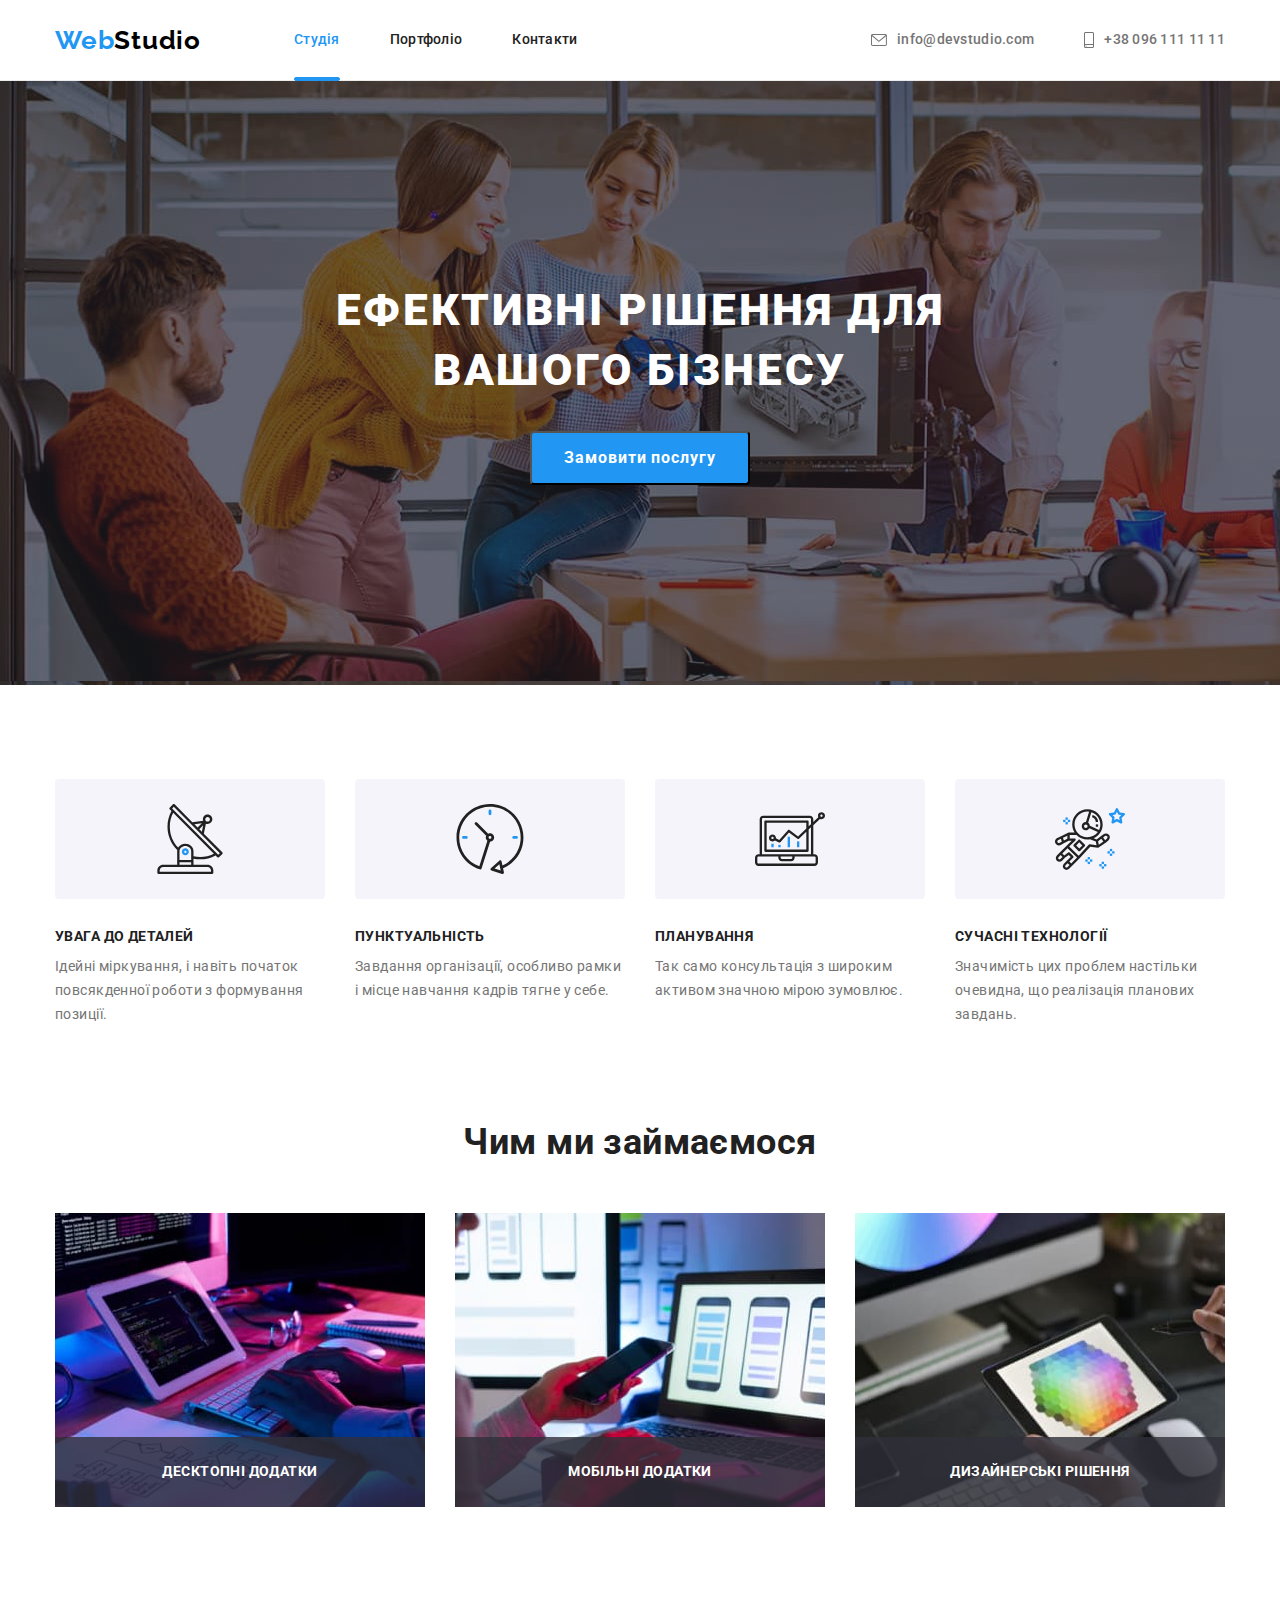
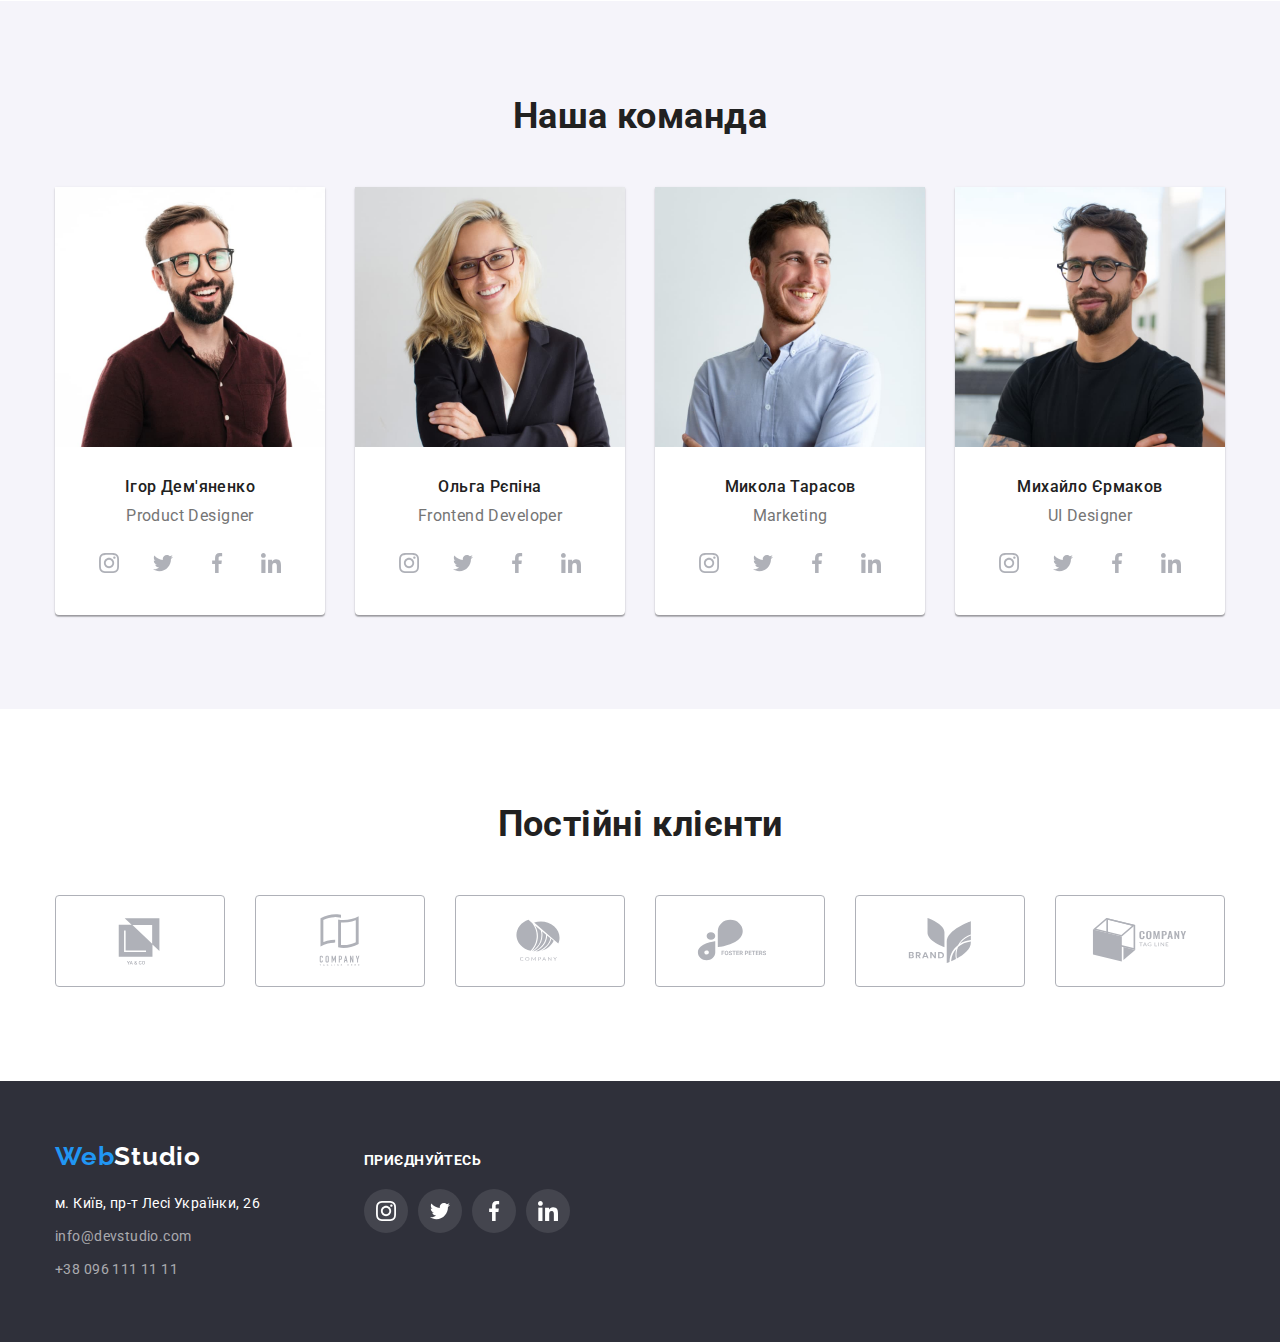
==== index.html @ c42c430f "add files from homework 05" ====
<!DOCTYPE html>
<html lang="uk">
  <head>
    <meta charset="UTF-8" />
    <meta http-equiv="X-UA-Compatible" content="IE=edge" />
    <meta name="viewport" content="width=device-width, initial-scale=1.0" />
    <title>Студія</title>
    <link
      rel="stylesheet"
      href="https://cdnjs.cloudflare.com/ajax/libs/modern-normalize/1.1.0/modern-normalize.css"
      integrity="sha512-Y0MM+V6ymRKN2zStTqzQ227DWhhp4Mzdo6gnlRnuaNCbc+YN/ZH0sBCLTM4M0oSy9c9VKiCvd4Jk44aCLrNS5Q=="
      crossorigin="anonymous"
      referrerpolicy="no-referrer"
    />
    <link rel="preconnect" href="https://fonts.googleapis.com" />
    <link rel="preconnect" href="https://fonts.gstatic.com" crossorigin />
    <link
      href="https://fonts.googleapis.com/css2?family=Raleway:wght@700&family=Roboto:wght@400;500;700;900&display=swap"
      rel="stylesheet"
    />
    <link rel="stylesheet" href="./css/styles.css" />
  </head>
  <body>
    <!-- Header -->
    <header class="header">
      <div class="container">
        <nav class="nav header-flex-item">
          <a href="./index.html" class="logo header-flex-item"
            >Web<span class="logo-header">Studio</span></a
          >
          <ul class="nav-list list">
            <li class="nav-list-item">
              <a href="./index.html" class="link current">Студія</a>
            </li>
            <li class="nav-list-item">
              <a href="./portfolio.html" class="link">Портфоліо</a>
            </li>
            <li class="nav-list-item"><a href="" class="link">Контакти</a></li>
          </ul>
        </nav>
        <ul class="contact-list list header-flex-item">
          <li class="contact-list-item">
            <a href="mailto:info@devstudio.com" class="link">
              <svg width="16" height="12" class="icon-contact">
                <use href="./images/symbol-defs.svg#icon-envelope"></use>
              </svg>
              info@devstudio.com</a
            >
          </li>
          <li class="contact-list-item">
            <a href="tel:+380961111111" class="link">
              <svg width="10" height="16" class="icon-contact">
                <use href="./images/symbol-defs.svg#icon-smartphone"></use>
              </svg>
              +38 096 111 11 11</a
            >
          </li>
        </ul>
      </div>
    </header>
    <!-- Main content -->
    <main>
      <!-- Hero -->
      <section class="hero section">
        <div class="container">
          <h1 class="hero-title">Ефективні рішення для вашого бізнесу</h1>
          <button type="button" class="button-order" data-modal-open>
            Замовити послугу
          </button>
        </div>
      </section>
      <!-- Speciality -->
      <section class="speciality section">
        <div class="container">
          <h2 hidden class="speciality-title">Особливості</h2>
          <ul class="speciality-list list">
            <li class="speciality-item">
              <div class="icon-flex">
                <svg class="speciality-icon" width="70" height="70">
                  <use href="./images/symbol-defs.svg#icon-antenna"></use>
                </svg>
              </div>
              <h3 class="speciality-list-title title">УВАГА ДО ДЕТАЛЕЙ</h3>
              <p class="speciality-description">
                Ідейні міркування, і навіть початок повсякденної роботи з
                формування позиції.
              </p>
            </li>
            <li class="speciality-item">
              <div class="icon-flex">
                <svg width="70" height="70">
                  <use href="./images/symbol-defs.svg#icon-clock"></use>
                </svg>
              </div>
              <h3 class="speciality-list-title title">ПУНКТУАЛЬНІСТЬ</h3>
              <p class="speciality-description">
                Завдання організації, особливо рамки і місце навчання кадрів
                тягне у себе.
              </p>
            </li>
            <li class="speciality-item">
              <div class="icon-flex">
                <svg width="70" height="70">
                  <use href="./images/symbol-defs.svg#icon-diagram"></use>
                </svg>
              </div>
              <h3 class="speciality-list-title title">ПЛАНУВАННЯ</h3>
              <p class="speciality-description">
                Так само консультація з широким активом значною мірою зумовлює.
              </p>
            </li>
            <li class="speciality-item">
              <div class="icon-flex">
                <svg width="70" height="70">
                  <use href="./images/symbol-defs.svg#icon-astronaut"></use>
                </svg>
              </div>
              <h3 class="speciality-list-title title">СУЧАСНІ ТЕХНОЛОГІЇ</h3>
              <p class="speciality-description">
                Значимість цих проблем настільки очевидна, що реалізація
                планових завдань.
              </p>
            </li>
          </ul>
        </div>
      </section>
      <!-- What we do-->
      <section class="what-we-do section">
        <div class="container">
          <h2 class="wwd-title title">Чим ми займаємося</h2>
          <ul class="wwd-list list">
            <li class="wwd-item">
              <div class="wrapper">
                <img
                  class="no-gap"
                  src="./images/box1.jpeg"
                  alt="руки програміста, який працює за комп'ютером та планшето одночасно"
                  width="370"
                />
                <div class="wwd-description-thumb">
                  <p class="wwd-description">Десктопні додатки</p>
                </div>
              </div>
            </li>
            <li class="wwd-item">
              <div class="wrapper">
                <img
                  class="no-gap"
                  src="./images/box2.jpeg"
                  alt="дизайнер працює над інтерфейсом мобільних телефонів"
                  width="370"
                />
                <div class="wwd-description-thumb">
                  <p class="wwd-description">Мобільні додатки</p>
                </div>
              </div>
            </li>
            <li class="wwd-item">
              <div class="wrapper">
                <img
                  class="no-gap"
                  src="./images/box3.jpeg"
                  alt="дизайнер із робочим графічним планшетом із вибором кольорів"
                  width="370"
                />
                <div class="wwd-description-thumb">
                  <p class="wwd-description">Дизайнерські рішення</p>
                </div>
              </div>
            </li>
          </ul>
        </div>
      </section>
      <!-- Our team-->
      <section class="team section">
        <div class="container">
          <h2 class="team-title title">Наша команда</h2>
          <ul class="team-list list">
            <li class="team-member">
              <img
                class="no-gap"
                src="./images/img1.jpeg"
                alt="усміхнений темноволосий молодий чоловік з бородою в бордовій сорочці та окулярах"
                width="270"
              />
              <div class="team-member-description">
                <h3 class="team-member-name title">Ігор Дем'яненко</h3>
                <p lang="en" class="team-member-job">Product Designer</p>
                <ul class="social-link-list list">
                  <li class="social-link-item item">
                    <a class="social-link link" href=""
                      ><svg class="social-link-icon" width="20" height="20">
                        <use
                          href="./images/symbol-defs.svg#icon-instagram"
                        ></use>
                      </svg>
                    </a>
                  </li>
                  <li class="social-link-item item">
                    <a class="social-link link" href=""
                      ><svg class="social-link-icon" width="20" height="20">
                        <use href="./images/symbol-defs.svg#icon-twitter"></use>
                      </svg>
                    </a>
                  </li>
                  <li class="social-link-item item">
                    <a class="social-link link" href=""
                      ><svg class="social-link-icon" width="20" height="20">
                        <use
                          href="./images/symbol-defs.svg#icon-facebook"
                        ></use>
                      </svg>
                    </a>
                  </li>
                  <li class="social-link-item item">
                    <a class="social-link link" href=""
                      ><svg class="social-link-icon" width="20" height="20">
                        <use
                          href="./images/symbol-defs.svg#icon-linkedin"
                        ></use>
                      </svg>
                    </a>
                  </li>
                </ul>
              </div>
            </li>
            <li class="team-member">
              <img
                class="no-gap"
                src="./images/img2.jpeg"
                alt="усміхнена молода світловолоса дівчина в чорному піджаці та окулярах"
                width="270"
              />
              <div class="team-member-description">
                <h3 class="team-member-name title">Ольга Рєпіна</h3>
                <p lang="en" class="team-member-job">Frontend Developer</p>
                <ul class="social-link-list list">
                  <li class="social-link-item item">
                    <a class="social-link link" href=""
                      ><svg class="social-link-icon" width="20" height="20">
                        <use
                          href="./images/symbol-defs.svg#icon-instagram"
                        ></use>
                      </svg>
                    </a>
                  </li>
                  <li class="social-link-item item">
                    <a class="social-link link" href=""
                      ><svg class="social-link-icon" width="20" height="20">
                        <use href="./images/symbol-defs.svg#icon-twitter"></use>
                      </svg>
                    </a>
                  </li>
                  <li class="social-link-item item">
                    <a class="social-link link" href=""
                      ><svg class="social-link-icon" width="20" height="20">
                        <use
                          href="./images/symbol-defs.svg#icon-facebook"
                        ></use>
                      </svg>
                    </a>
                  </li>
                  <li class="social-link-item item">
                    <a class="social-link link" href=""
                      ><svg class="social-link-icon" width="20" height="20">
                        <use
                          href="./images/symbol-defs.svg#icon-linkedin"
                        ></use>
                      </svg>
                    </a>
                  </li>
                </ul>
              </div>
            </li>
            <li class="team-member">
              <img
                class="no-gap"
                src="./images/img3.jpeg"
                alt="усміхнений молодий чоловік в блакитній сорочці"
                width="270"
              />
              <div class="team-member-description">
                <h3 class="team-member-name title">Микола Тарасов</h3>
                <p lang="en" class="team-member-job">Marketing</p>
                <ul class="social-link-list list">
                  <li class="social-link-item item">
                    <a class="social-link link" href=""
                      ><svg class="social-link-icon" width="20" height="20">
                        <use
                          href="./images/symbol-defs.svg#icon-instagram"
                        ></use>
                      </svg>
                    </a>
                  </li>
                  <li class="social-link-item item">
                    <a class="social-link link" href=""
                      ><svg class="social-link-icon" width="20" height="20">
                        <use href="./images/symbol-defs.svg#icon-twitter"></use>
                      </svg>
                    </a>
                  </li>
                  <li class="social-link-item item">
                    <a class="social-link link" href=""
                      ><svg class="social-link-icon" width="20" height="20">
                        <use
                          href="./images/symbol-defs.svg#icon-facebook"
                        ></use>
                      </svg>
                    </a>
                  </li>
                  <li class="social-link-item item">
                    <a class="social-link link" href=""
                      ><svg class="social-link-icon" width="20" height="20">
                        <use
                          href="./images/symbol-defs.svg#icon-linkedin"
                        ></use>
                      </svg>
                    </a>
                  </li>
                </ul>
              </div>
            </li>
            <li class="team-member">
              <img
                class="no-gap"
                src="./images/img4.jpeg"
                alt="темноволосий молодий чоловік з бородою в чорній футболці та окулярах"
                width="270"
              />
              <div class="team-member-description">
                <h3 class="team-member-name title">Михайло Єрмаков</h3>
                <p lang="en" class="team-member-job">UI Designer</p>
                <ul class="social-link-list list">
                  <li class="social-link-item item">
                    <a class="social-link link" href=""
                      ><svg class="social-link-icon" width="20" height="20">
                        <use
                          href="./images/symbol-defs.svg#icon-instagram"
                        ></use>
                      </svg>
                    </a>
                  </li>
                  <li class="social-link-item item">
                    <a class="social-link link" href=""
                      ><svg class="social-link-icon" width="20" height="20">
                        <use href="./images/symbol-defs.svg#icon-twitter"></use>
                      </svg>
                    </a>
                  </li>
                  <li class="social-link-item item">
                    <a class="social-link link" href=""
                      ><svg class="social-link-icon" width="20" height="20">
                        <use
                          href="./images/symbol-defs.svg#icon-facebook"
                        ></use>
                      </svg>
                    </a>
                  </li>
                  <li class="social-link-item item">
                    <a class="social-link link" href=""
                      ><svg class="social-link-icon" width="20" height="20">
                        <use
                          href="./images/symbol-defs.svg#icon-linkedin"
                        ></use>
                      </svg>
                    </a>
                  </li>
                </ul>
              </div>
            </li>
          </ul>
        </div>
      </section>
      <!-- Постійні клієнти -->
      <section class="clients section">
        <div class="container">
          <h2 class="clients-title title">Постійні клієнти</h2>
          <ul class="clients-list list">
            <li class="clients-item">
              <a href="#" class="clients-link link">
                <svg class="clients-icon" width="106" height="60">
                  <use href="./images/symbol-defs.svg#icon-client1"></use>
                </svg>
              </a>
            </li>
            <li class="clients-item">
              <a href="#" class="clients-link link">
                <svg class="clients-icon" width="106" height="60">
                  <use href="./images/symbol-defs.svg#icon-client2"></use>
                </svg>
              </a>
            </li>
            <li class="clients-item">
              <a href="#" class="clients-link link">
                <svg class="clients-icon" width="106" height="60">
                  <use href="./images/symbol-defs.svg#icon-client3"></use>
                </svg>
              </a>
            </li>
            <li class="clients-item">
              <a href="#" class="clients-link link">
                <svg class="clients-icon" width="106" height="60">
                  <use href="./images/symbol-defs.svg#icon-client4"></use>
                </svg>
              </a>
            </li>
            <li class="clients-item">
              <a href="#" class="clients-link link">
                <svg class="clients-icon" width="106" height="60">
                  <use href="./images/symbol-defs.svg#icon-client5"></use>
                </svg>
              </a>
            </li>
            <li class="clients-item">
              <a href="#" class="clients-link link">
                <svg class="clients-icon" width="106" height="60">
                  <use href="./images/symbol-defs.svg#icon-client6"></use>
                </svg>
              </a>
            </li>
          </ul>
        </div>
      </section>
    </main>
    <!-- Footer -->
    <footer class="footer">
      <div class="container">
        <div class="wrapper">
          <div class="flex-box-address">
            <a href="./index.html" class="logo"
              >Web<span class="logo-footer">Studio</span></a
            >
            <address class="address">
              <ul class="address-list list">
                <li class="address-item">
                  <a href="https://goo.gl/maps/CPtrU1FHBa2aNyZL9" class="link"
                    >м. Київ, пр-т Лесі Українки, 26</a
                  >
                </li>
                <li class="contact-list-item footer-contact-list-item">
                  <a href="mailto:info@devstudio.com" class="link"
                    >info@devstudio.com</a
                  >
                </li>
                <li class="contact-list-item footer-contact-list-item">
                  <a href="tel:+380961111111" class="link">+38 096 111 11 11</a>
                </li>
              </ul>
            </address>
          </div>
          <div class="flex-box-social">
            <p class="social-link-suptitle">приєднуйтесь</p>
            <ul class="social-link-list list">
              <li class="social-link-item item">
                <a class="social-link link" href=""
                  ><svg class="social-link-icon" width="20" height="20">
                    <use href="./images/symbol-defs.svg#icon-instagram"></use>
                  </svg>
                </a>
              </li>
              <li class="social-link-item item">
                <a class="social-link link" href=""
                  ><svg class="social-link-icon" width="20" height="20">
                    <use href="./images/symbol-defs.svg#icon-twitter"></use>
                  </svg>
                </a>
              </li>
              <li class="social-link-item item">
                <a class="social-link link" href=""
                  ><svg class="social-link-icon" width="20" height="20">
                    <use href="./images/symbol-defs.svg#icon-facebook"></use>
                  </svg>
                </a>
              </li>
              <li class="social-link-item item">
                <a class="social-link link" href=""
                  ><svg class="social-link-icon" width="20" height="20">
                    <use href="./images/symbol-defs.svg#icon-linkedin"></use>
                  </svg>
                </a>
              </li>
            </ul>
          </div>
        </div>
      </div>
    </footer>
    <div class="backdrop is-hidden" data-modal>
      <div class="modal">
        <button class="close-modal-btn" type="button" data-modal-close>
          <svg class="icon-close-modal-btn" width="18" height="18">
            <use href="./images/symbol-defs.svg#icon-close-modal-btn"></use>
          </svg>
        </button>
      </div>
    </div>
    <script src="./js/modal.js"></script>
  </body>
</html>
---- css/styles.css ----
:root {
  --bg-primary-color: #f5f5f5;
  --bg-secondary-color: #f5f4fa;
  --bg-tertiary-color: #ffffff;
  --bg-hero-color: #2f303a;
  --bg-footer-color: #2f303a;
  --bg-button-primary-color: #f5f4fa;
  --bg-button-secondary-color: #2196f3;
  --bg-hover-color: #2196f3;

  --text-primary-color: #757575;
  --text-secondary-color: #212121;
  --text-hover-color: #2196f3;
  --text-tertiary-color: #ffffff;
  --text-contacts-color: rgba(255, 255, 255, 0.6);

  --logo-primary-color: #2196f3;
  --logo-header-color: #000000;
  --logo-footer-color: #ffffff;

  --main-font: "Roboto", sans-serif;
  --font-secondary: "Raleway", sans-serif;

  --transition-dur-and-func: 250ms cubic-bezier(0.4, 0, 0.2, 1);
}
h1,
h2,
h3,
p,
ul {
  margin-top: 0;
  margin-right: 0;
  margin-bottom: 0;
  margin-left: 0;
}
ul {
  padding-left: 0;
}
.container {
  width: 1200px;
  padding-left: 15px;
  padding-right: 15px;
  margin-left: auto;
  margin-right: auto;
}
body {
  font-family: var(--main-font);
  font-style: normal;
  font-weight: 400;
  font-size: 14px;
  line-height: 1.71;
  letter-spacing: 0.03em;
  background-color: var(--bg-tertiary-color);
  color: var(--text-primary-color);
}
/* Main Studio */
.section {
  padding-top: 94px;
  padding-bottom: 94px;
}
.section:nth-child(2) {
  padding-bottom: 0;
}
/* Header */

.nav-list {
  display: block;
}
.header {
  border-bottom: 1px solid #ececec;
}

.nav,
.contact-list,
.header .container,
.nav-list {
  display: flex;
  align-items: center;
}
.header-flex-item:last-child {
  margin-left: auto;
}
/* Logo` */
.header .link {
  display: flex;
  align-items: center;
  justify-content: center;
  padding: 32px 0;
  font-weight: 500;
  line-height: 1.14;
  letter-spacing: 0.02em;

  transition: color var(--transition-dur-and-func);
}
.link,
.logo,
.project-item-link {
  display: block;
  color: inherit;
  text-decoration: none;
}
.project-item-link {
  transition: box-shadow var(--transition-dur-and-func);
}
.project-item-link:hover,
.project-item-link:focus {
  box-shadow: 0px 1px 1px rgba(0, 0, 0, 0.12), 0px 4px 4px rgba(0, 0, 0, 0.06),
    1px 4px 6px rgba(0, 0, 0, 0.16);
}
.list {
  list-style: none;
}
.logo {
  font-family: var(--font-secondary);
  font-weight: 700;
  color: var(--logo-primary-color);
  font-size: 26px;
  line-height: 1.19;
  letter-spacing: 0.03em;
  margin-right: 93px;
}
.logo-header {
  color: var(--logo-header-color);
}
.logo-footer {
  color: var(--logo-footer-color);
}
.footer .logo {
  margin-bottom: 20px;
}
/* Navigation */
.nav-list-item:not(:last-child),
.contact-list > .contact-list-item:not(:last-child) {
  margin-right: 50px;
}
.contact-list {
  margin-left: auto;
}
.icon-contact {
  margin-right: 10px;
  display: flex;
  align-items: center;
  justify-content: center;
  background-size: cover;
  fill: currentColor;
}
.contact-link .link {
  display: flex;
  align-items: center;
}
.nav-list,
.title {
  color: var(--text-secondary-color);
}
.current {
  color: var(--text-hover-color);
  position: relative;
}
.current::after {
  content: "";
  position: absolute;
  bottom: 0;
  left: 0;
  display: flex;
  background: #2196f3;
  border-radius: 2px;
  border: 1px solid #2196f3;
  width: 100%;
  height: 4px;
  transform: translateY(1px);
}
/* Hero */
.hero {
  background-image: linear-gradient(
      rgba(47, 48, 58, 0.4),
      rgba(47, 48, 58, 0.4)
    ),
    url(../images/hero.jpg);
  background-color: var(--bg-hero-color);
  text-align: center;
  padding: 200px 0;
  max-width: 1600px;
}
.hero-title {
  display: block;
  margin: 0 auto 30px;
  color: var(--text-tertiary-color);
  font-weight: 900;
  font-size: 44px;
  line-height: 1.36;
  text-align: center;
  align-items: center;
  letter-spacing: 0.06em;
  text-transform: uppercase;
  width: 696px;
}
.button-order {
  display: inline-block;
  background-color: var(--bg-button-secondary-color);
  color: var(--text-tertiary-color);
  font-weight: 700;
  font-size: 16px;
  line-height: 1.88;
  align-items: center;
  text-align: center;
  letter-spacing: 0.06em;
  cursor: pointer;
  padding: 10px 32px;
  border-radius: 4px;
  transition: background-color var(--transition-dur-and-func);
}
.button-order:hover,
.button-order:focus {
  background-color: #188ce8;
}
/* Speciality */
.speciality-list {
  display: flex;
}
.speciality-item {
  width: 270px;
}
.speciality-item:not(:last-child) {
  margin-right: 30px;
}
.icon-flex {
  display: flex;
  align-items: center;
  justify-content: center;
  width: 270px;
  height: 120px;
  background: #f5f4fa;
  border-radius: 4px;
  margin-bottom: 30px;
}
.speciality .title {
  font-size: 14px;
}
.speciality-list-title {
  font-weight: 700;
  line-height: 1.14;
  text-transform: uppercase;
  margin-bottom: 10px;
}
/* What we do */
.wwd-title,
.team-title,
.clients-title {
  font-weight: 700;
  font-size: 36px;
  line-height: 1.17;
  text-align: center;
}
.wwd-title {
  margin-bottom: 50px;
}
.wwd-list {
  display: flex;
  justify-content: space-between;
}
.wwd-item:not(:last-child) {
  margin-right: 30px;
}
img {
  display: block;
  max-width: 100%;
  height: auto;
}
.wrapper {
  position: relative;
}
.wwd-description {
  font-weight: 700;
  line-height: 1.14;
  text-align: center;
  text-transform: uppercase;

  color: #ffffff;
}
.wwd-description-thumb {
  display: flex;
  align-items: center;
  justify-content: center;
  position: absolute;
  left: 0;
  bottom: 0;
  background-color: rgba(47, 48, 58, 0.8);
  width: 100%;
  height: 70px;
  padding: 27px auto;
}
/* Our team */
.team {
  padding-top: 94px;
  padding-bottom: 94px;
  background-color: var(--bg-secondary-color);
}
.team-title {
  margin-bottom: 50px;
}
.team-list {
  display: flex;
}
.team-member {
  background-color: var(--bg-tertiary-color);
  width: 270px;
  box-shadow: 0px 1px 3px rgba(0, 0, 0, 0.12), 0px 1px 1px rgba(0, 0, 0, 0.14),
    0px 2px 1px rgba(0, 0, 0, 0.2);
  border-radius: 0px 0px 4px 4px;
}
.team-member:not(:last-child) {
  margin-right: 30px;
}
.team-member-description {
  padding: 30px 0;
}
.team-member-name {
  margin-bottom: 10px;
  font-weight: 500;
  font-size: 16px;
  line-height: 1.19;
  text-align: center;
}
.team-member-job {
  font-size: 16px;
  line-height: 1.19;
  text-align: center;
  margin-bottom: 16px;
}
.social-link {
  display: flex;
  align-items: center;
  justify-content: center;
  width: 44px;
  height: 44px;
  border-radius: 50%;
  gap: 10px;
  transition: background-color var(--transition-dur-and-func),
    color var(--transition-dur-and-func);
}
.footer .social-link {
  background-color: rgba(255, 255, 255, 0.1);
}
.social-link:hover {
  background-color: var(--bg-hover-color);
  border-radius: 50%;
}
.social-link:hover .social-link-icon {
  fill: var(--text-tertiary-color);
}
.social-link-item .social-link:focus {
  background-color: var(--bg-hover-color);
}
.social-link:focus .social-link-icon {
  fill: var(--text-tertiary-color);
}
.team-member .social-link-icon {
  fill: #afb1b8;
  transition: fill var(--transition-dur-and-func);
}
.social-link-item:hover .social-link-icon,
.social-link-item:focus .social-link-icon {
  fill: #ffffff;
}
.social-link-list {
  display: flex;
  gap: 10px;
  justify-content: center;
}
/* Clients */
.clients-title {
  margin-bottom: 50px;
}
.clients-list {
  display: flex;
  align-items: center;
  gap: 30px;
}
.clients-item {
  display: flex;
  align-items: center;
  justify-content: center;
  width: 170px;
  height: 92px;
}
.clients-link.link {
  display: flex;
  justify-content: center;
  align-items: center;
  width: 170px;
  height: 92px;
  cursor: pointer;
  border: 1px solid#AFB1B8;
  border-radius: 4px;
  transition: border-color var(--transition-dur-and-func),
    color var(--transition-dur-and-func);
}
.clients-icon {
  display: flex;
  align-items: center;
  justify-content: center;
  fill: #afb1b8;
  transition: fill var(--transition-dur-and-func);
}
.clients-link:hover,
.clients-link:focus {
  border-color: #2196f3;
}
.clients-link:hover .clients-icon {
  fill: var(--bg-hover-color);
}
.clients-link:focus .clients-icon {
  fill: var(--bg-hover-color);
}
/* Main Portfolio */
/* Filters */
.filters {
  display: flex;
  justify-content: center;
  margin-bottom: 50px;
}
.filter {
  background-color: var(--bg-button-primary-color);
  color: var(--text-secondary-color);
  font-weight: 500;
  font-size: 16px;
  line-height: 1.62;
  text-align: center;
  cursor: pointer;
  padding: 6px 22px;
  border: transparent;
  border-radius: 4px;
  transition: color var(--transition-dur-and-func),
    background-color var(--transition-dur-and-func),
    box-shadow var(--transition-dur-and-func);
}
.filter:hover,
.filter:focus {
  box-shadow: 0px 3px 1px rgba(0, 0, 0, 0.1), 0px 1px 2px rgba(0, 0, 0, 0.08),
    0px 2px 2px rgba(0, 0, 0, 0.12);
}
.filter-item:not(:last-child) {
  margin-right: 8px;
}
.filter:hover,
.filter:focus {
  background-color: var(--bg-hover-color);
  color: var(--text-tertiary-color);
}
/* Projects */
.project-list {
  display: flex;
  flex-wrap: wrap;
}
.project-item {
  background-color: var(--bg-tertiary-color);
  width: 370px;
}
.project-item:not(:nth-child(3n)) {
  margin-right: 30px;
}
.project-item:not(:nth-last-child(-n + 3)) {
  margin-bottom: 30px;
}
.project-list .title {
  font-weight: 700;
  font-size: 18px;
  line-height: 2;
  letter-spacing: 0.06em;
  margin-bottom: 4px;
}
.project-example {
  font-size: 16px;
  line-height: 1.88;
}
.project-description {
  padding: 20px 24px;
  border: 1px solid #eeeeee;
  border-top: none;
}
.project-overlay-description {
  display: flex;
  align-items: center;
  justify-content: center;
  position: absolute;
  top: 0;
  left: 0;
  padding: 63px 24px;

  background: rgba(33, 150, 243, 0.9);
  width: 100%;
  height: 100%;

  font-size: 18px;
  line-height: 1.56;

  letter-spacing: 0.03em;

  color: var(--text-tertiary-color);

  transform: translateY(101%);

  transition: transform var(--transition-dur-and-func);
}
.project-item-link:hover .project-overlay-description,
.project-item-link:focus .project-overlay-description {
  transform: translateY(0%);
}
.overlay-thumb {
  display: flex;
  align-items: center;
  justify-content: center;
  position: relative;
  top: 0;
  left: 0;
  overflow: hidden;
}

/* Footer */
.footer {
  background-color: var(--bg-footer-color);
  padding-top: 60px;
  padding-bottom: 60px;
}
.address {
  font-style: normal;
}
.address .contact-list-item:not(:last-child),
.address-item {
  margin-bottom: 9px;
}
.address-item .link {
  display: inline-flex;
  color: var(--text-tertiary-color);
  transition: color var(--transition-dur-and-func);
}
.footer-contact-list-item .link {
  display: inline-flex;
  color: var(--text-contacts-color);
  transition: color var(--transition-dur-and-func);
}
.wrapper {
  display: flex;
  align-items: baseline;
}
.flex-box-address {
  margin-right: 70px;
}
.social-link-suptitle {
  font-weight: 700;
  line-height: 1.14;
  text-transform: uppercase;
  color: var(--text-tertiary-color);
  margin-bottom: 20px;
}
.social-link-icon {
  fill: var(--text-tertiary-color);
}

/* Hover */
.link:hover {
  color: var(--text-hover-color);
}
/* Focus */
.link:focus {
  color: var(--text-hover-color);
}

/* Modal */
.backdrop {
  position: fixed;
  width: 100%;
  height: 100%;
  left: 0;
  top: 0;
  background-color: rgba(0, 0, 0, 0.2);
  opacity: 1;
  transition: opacity var(--transition-dur-and-func),
    visibility var(--transition-dur-and-func);
}
.modal {
  position: absolute;
  left: 50%;
  top: 50%;
  transform: translate(-50%, -50%);
  background-color: #ffffff;
  width: 528px;
  height: 581px;
}
.close-modal-btn {
  display: flex;
  padding: 0;
  align-items: center;
  justify-content: center;
  position: absolute;
  right: 14px;
  top: 14px;
  border-radius: 50%;
  width: 30px;
  height: 30px;
  background-color: #ffffff;
  border: 1px solid rgba(0, 0, 0, 0.1);
  cursor: pointer;
}
.icon-close-modal-btn {
  fill: #000000;
}
.is-hidden {
  visibility: hidden;
  opacity: 0;
  pointer-events: none;
}
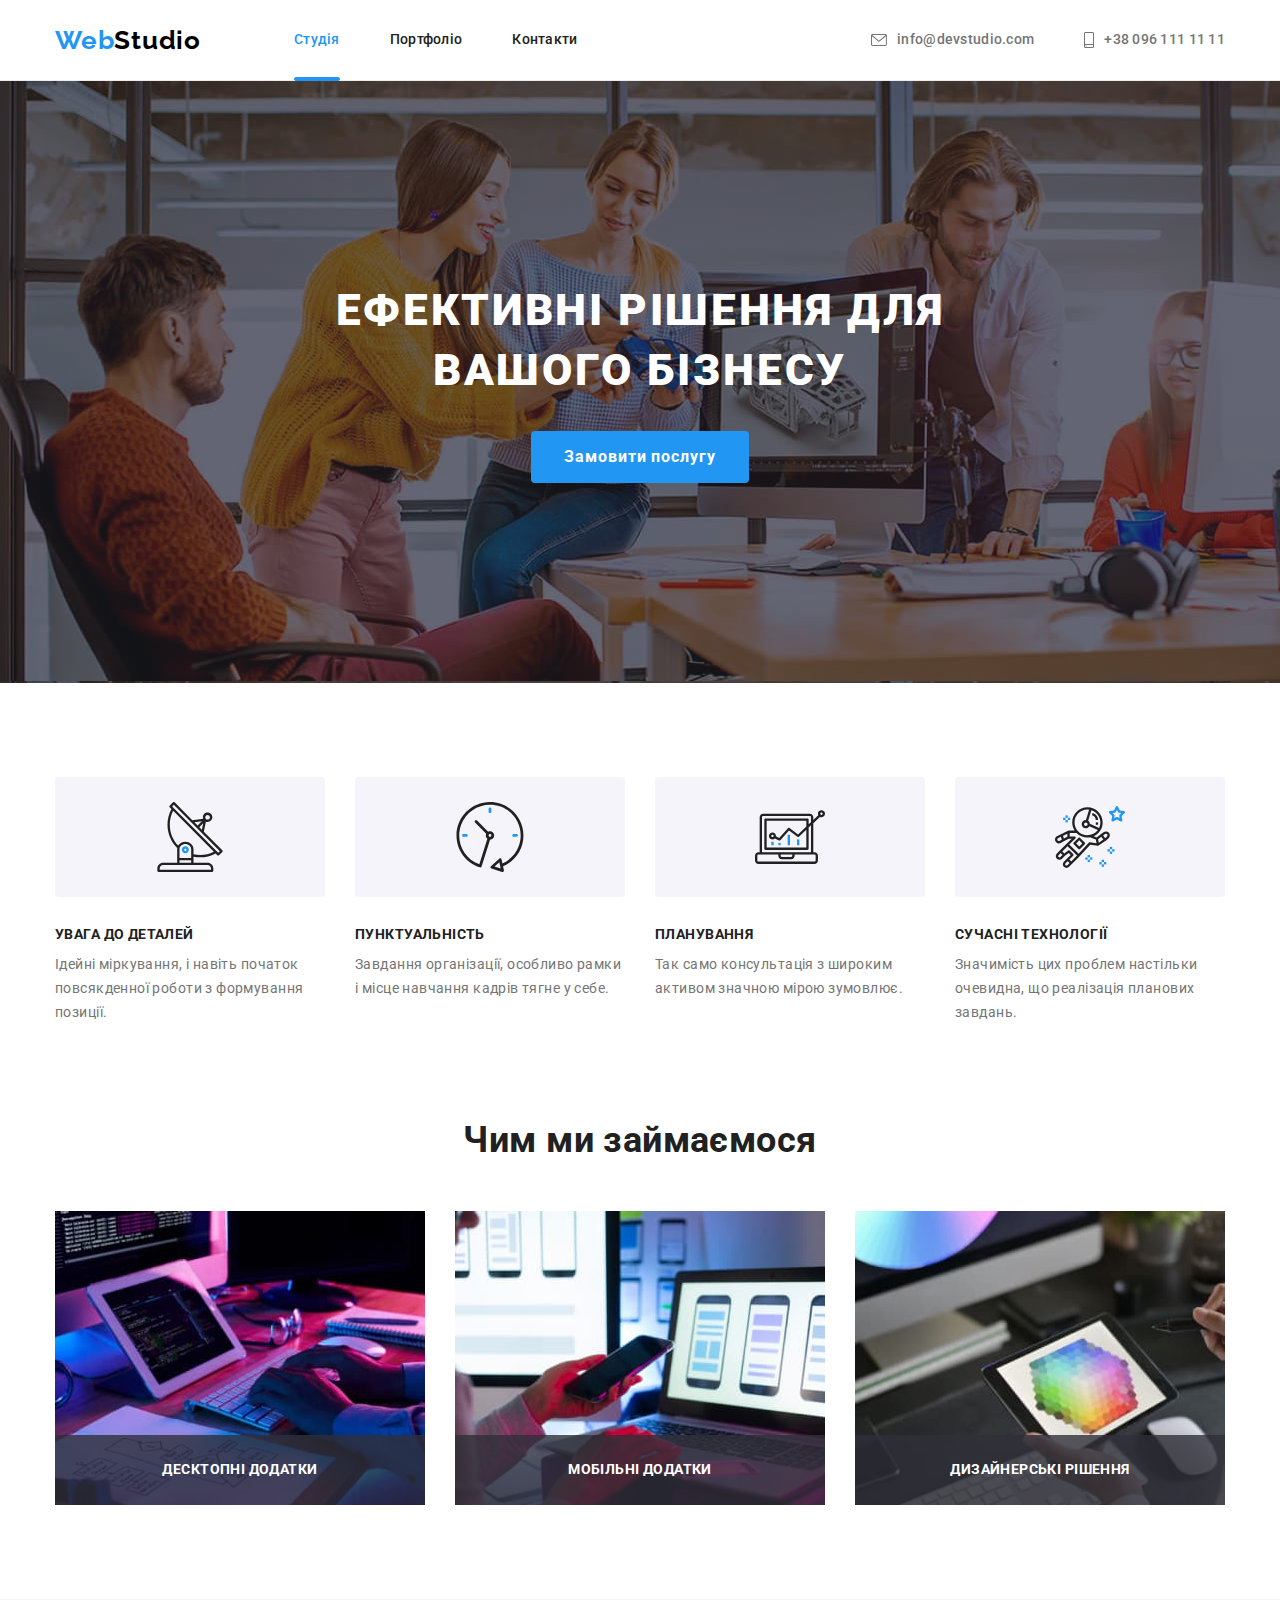
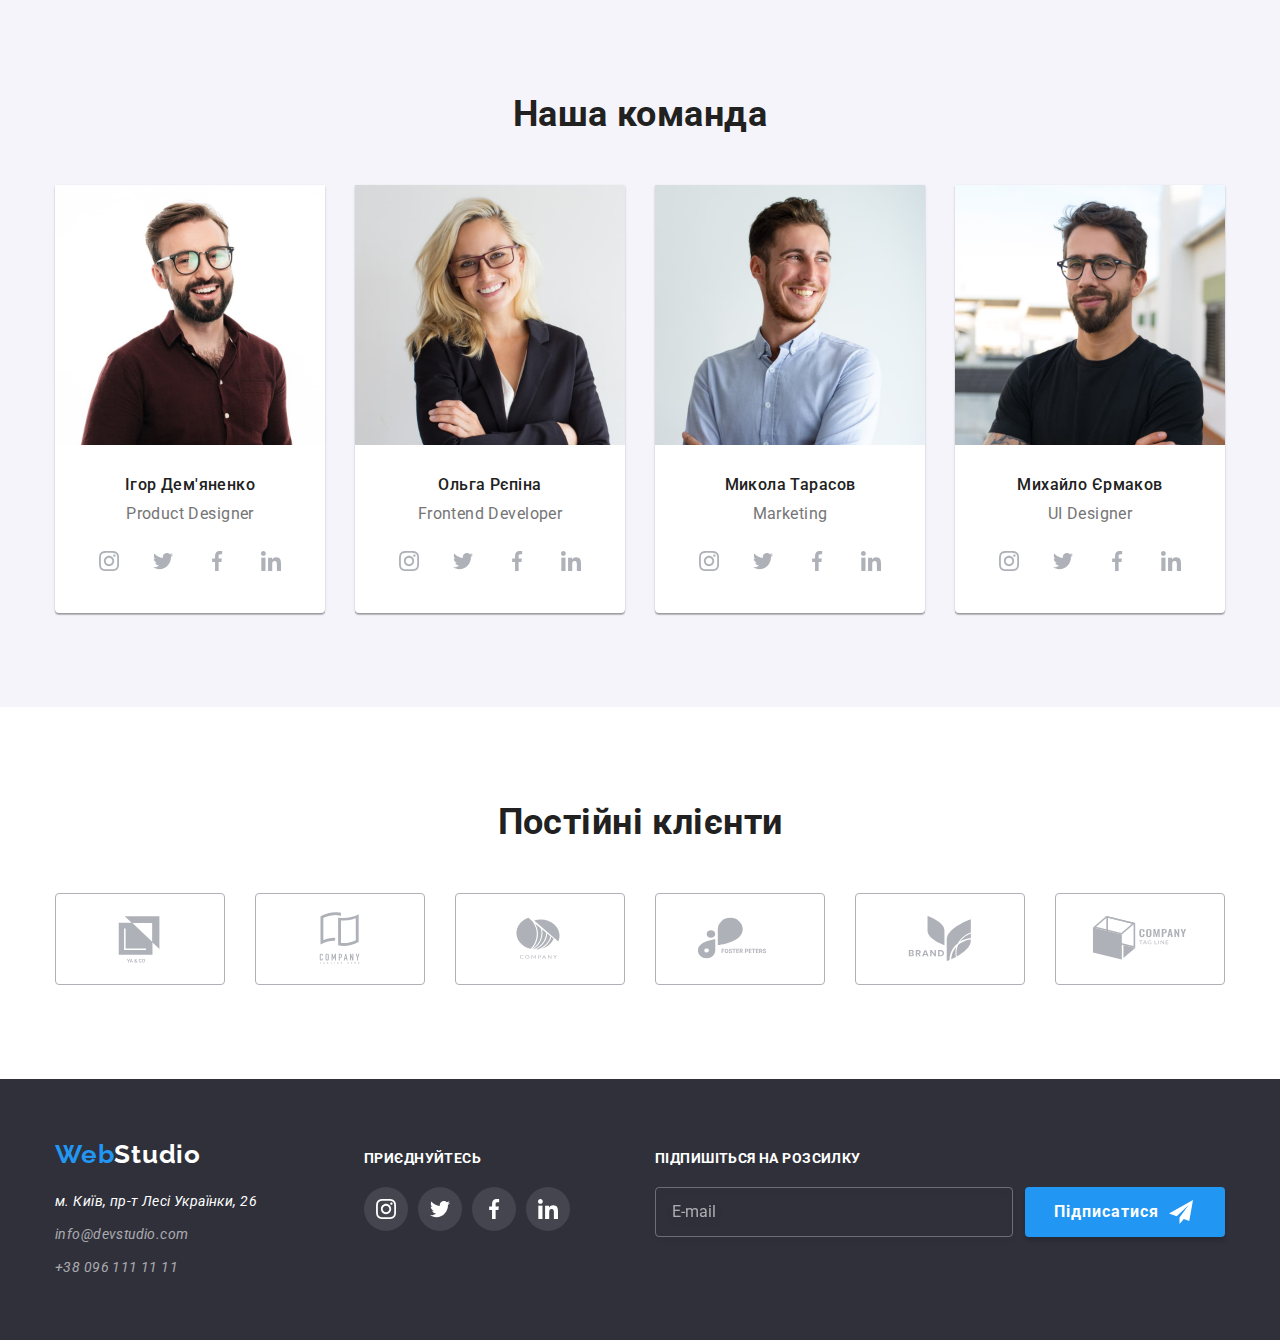
==== commit 2c15e1f3: "add forms and styles for forms" ====
--- a/index.html
+++ b/index.html
@@ -481,16 +481,106 @@
               </li>
             </ul>
           </div>
+          <form class="subscribe-form">
+            <p class="subscribe-suptitle">Підпишіться на розсилку</p>
+            <div class="subscribe-wrapper">
+              <label class="subscribe-label">
+                <input
+                  type="email"
+                  name="user-email"
+                  class="subscribe-input"
+                  placeholder="E-mail"
+              /></label>
+              <button type="submit" class="subscribe-btn">
+                <span class="subscribe-btn-text"> Підписатися</span>
+                <svg class="subscribe-btn-icon" width="24" height="24">
+                  <use href="./images/symbol-defs.svg#icon-send"></use>
+                </svg>
+              </button>
+            </div>
+          </form>
         </div>
       </div>
     </footer>
+    <!-- Backdrop -->
     <div class="backdrop is-hidden" data-modal>
+      <!-- Modal -->
       <div class="modal">
+        <!-- Modal close button -->
         <button class="close-modal-btn" type="button" data-modal-close>
           <svg class="icon-close-modal-btn" width="18" height="18">
             <use href="./images/symbol-defs.svg#icon-close-modal-btn"></use>
           </svg>
         </button>
+        <!-- Form -->
+        <form class="modal-form">
+          <b class="modal-form-suptitle"
+            >Залиште свої дані, ми вам передзвонимо</b
+          >
+          <label class="modal-form-label">
+            Ім'я
+            <div class="modal-form-input-thumb">
+              <input class="modal-form-input" type="text" name="user-name" />
+              <svg class="modal-form-input-icon" width="18" height="18">
+                <use href="./images/symbol-defs.svg#icon-form-person"></use>
+              </svg>
+            </div>
+          </label>
+          <label class="modal-form-label">
+            Телефон
+            <div class="modal-form-input-thumb">
+              <input
+                class="modal-form-input"
+                type="tel"
+                name="user-phone-number"
+              />
+              <svg class="modal-form-input-icon" width="18" height="18">
+                <use href="./images/symbol-defs.svg#icon-form-phone"></use>
+              </svg>
+            </div>
+          </label>
+          <label class="modal-form-label">
+            Пошта
+            <div class="modal-form-input-thumb">
+              <input class="modal-form-input" type="email" name="user-email" />
+              <svg class="modal-form-input-icon" width="18" height="18">
+                <use href="./images/symbol-defs.svg#icon-form-email"></use>
+              </svg>
+            </div>
+          </label>
+          <label class="modal-form-label-comment"
+            ><span class="modal-form-desc"></span> Коментар
+            <textarea
+              class="modal-form-comment"
+              name=""
+              placeholder="Введіть текст"
+            ></textarea>
+          </label>
+          <label class="modal-form-checkbox-label">
+            <input
+              class="modal-form-checkbox-input"
+              type="checkbox"
+              name="user-policy"
+            />
+            <div class="modal-form-checkbox-custom">
+              <svg
+                class="modal-form-checkbox-custom-checked"
+                width="16"
+                height="15"
+              >
+                <use href="./images/symbol-defs.svg#icon-check"></use>
+              </svg>
+            </div>
+            Погоджуюся з розсилкою та приймаю&#160;<a
+              href=""
+              class="policy-link"
+              >Умови договору</a
+            >
+          </label>
+          <button class="modal-form-btn-submit" type="submit">
+            Відправити
+          </button>
+        </form>
       </div>
     </div>
     <script src="./js/modal.js"></script>
--- a/css/styles.css
+++ b/css/styles.css
@@ -206,6 +206,7 @@
   letter-spacing: 0.06em;
   cursor: pointer;
   padding: 10px 32px;
+  border: 1px solid transparent;
   border-radius: 4px;
   transition: background-color var(--transition-dur-and-func);
 }
@@ -522,9 +523,9 @@
   padding-top: 60px;
   padding-bottom: 60px;
 }
-.address {
+/* .address {
   font-style: normal;
-}
+} */
 .address .contact-list-item:not(:last-child),
 .address-item {
   margin-bottom: 9px;
@@ -546,7 +547,8 @@
 .flex-box-address {
   margin-right: 70px;
 }
-.social-link-suptitle {
+.social-link-suptitle,
+.subscribe-suptitle {
   font-weight: 700;
   line-height: 1.14;
   text-transform: uppercase;
@@ -556,14 +558,76 @@
 .social-link-icon {
   fill: var(--text-tertiary-color);
 }
-
-/* Hover */
 .link:hover {
   color: var(--text-hover-color);
 }
-/* Focus */
 .link:focus {
   color: var(--text-hover-color);
+}
+
+/* Subscribe Footer */
+.subscribe-form {
+  margin-left: auto;
+}
+.subscribe-wrapper {
+  display: flex;
+  align-items: center;
+  justify-content: center;
+  margin: 0;
+  padding: 0;
+  /* width: 570px; */
+  /* height: 86px; */
+}
+.subscribe-label {
+}
+.subscribe-input {
+  width: 358px;
+  height: 50px;
+  padding-top: 15px;
+  padding-bottom: 15px;
+  padding-left: 16px;
+  background-color: transparent;
+  border: 1px solid rgba(255, 255, 255, 0.3);
+  filter: drop-shadow(0px 4px 4px rgba(0, 0, 0, 0.15));
+  border-radius: 4px;
+
+  font-size: 16px;
+  line-height: 1.25;
+  color: #ffffff;
+}
+.subscribe-input::placeholder {
+  font-size: 16px;
+  line-height: 1.25;
+
+  color: rgba(255, 255, 255, 0.6);
+}
+.subscribe-btn {
+  display: inline-flex;
+  align-items: center;
+  width: 200px;
+  height: 50px;
+  padding: 10px 28px;
+  background: #2196f3;
+  border: 1px solid transparent;
+  box-shadow: 0px 4px 4px rgba(0, 0, 0, 0.15);
+  border-radius: 4px;
+  margin-left: 12px;
+  cursor: pointer;
+}
+.subscribe-btn-text {
+  font-weight: 700;
+  font-size: 16px;
+  line-height: 1.88;
+  letter-spacing: 0.06em;
+  color: #ffffff;
+}
+.subscribe-btn-icon {
+  margin-left: 10px;
+  fill: #ffffff;
+  display: flex;
+  justify-content: center;
+  align-items: center;
+  background-size: contain;
 }
 
 /* Modal */
@@ -587,6 +651,7 @@
   width: 528px;
   height: 581px;
 }
+/* Modal Close Button */
 .close-modal-btn {
   display: flex;
   padding: 0;
@@ -604,9 +669,167 @@
 }
 .icon-close-modal-btn {
   fill: #000000;
+  transition: fill var(--transition-dur-and-func);
+}
+.close-modal-btn:hover .icon-close-modal-btn,
+.close-modal-btn:focus .icon-close-modal-btn {
+  fill: var(--bg-button-secondary-color);
 }
 .is-hidden {
   visibility: hidden;
   opacity: 0;
   pointer-events: none;
 }
+/* Modal Form */
+.modal-form {
+  display: flex;
+  flex-direction: column;
+  width: 100%;
+  height: 100%;
+  padding: 40px;
+}
+.modal-form-suptitle {
+  margin-bottom: 12px;
+  font-weight: 700;
+  font-size: 20px;
+  line-height: 1.15;
+  text-align: center;
+  color: var(--text-secondary-color);
+}
+.modal-form-input-thumb {
+  position: relative;
+  margin-top: 4px;
+}
+.modal-form-input {
+  width: 100%;
+  height: 40px;
+  padding-left: 42px;
+  border: 1px solid rgba(33, 33, 33, 0.2);
+  border-radius: 4px;
+  transition: border-color var(--transition-dur-and-func);
+}
+
+.modal-form-input:focus + .modal-form-input-icon,
+.modal-form-input:hover + .modal-form-input-icon {
+  fill: #2196f3;
+}
+.modal-form-input:focus,
+.modal-form-comment:focus,
+.modal-form-input:hover,
+.modal-form-comment:hover {
+  border-color: #2196f3;
+  /* outline: none; */
+}
+
+.modal-form-input-icon {
+  position: absolute;
+  top: 50%;
+  left: 12px;
+  transform: translateY(-50%);
+  transition: fill var(--transition-dur-and-func);
+}
+.modal-form-comment {
+  width: 100%;
+  height: 120px;
+  margin-top: 4px;
+  border: 1px solid rgba(33, 33, 33, 0.2);
+  border-radius: 4px;
+  resize: none;
+  padding: 12px 16px;
+
+  transition: border-color var(--transition-dur-and-func);
+}
+.modal-form-comment::placeholder {
+  font-size: 12px;
+  line-height: 1.17;
+  letter-spacing: 0.01em;
+
+  color: rgba(117, 117, 117, 0.5);
+}
+.modal-form-label,
+.modal-form-label-comment {
+  font-size: 12px;
+  line-height: 1.17;
+  letter-spacing: 0.01em;
+  margin-bottom: 10px;
+}
+.modal-form-label-comment {
+  margin-bottom: 20px;
+}
+
+.modal-form-checkbox-label {
+  display: flex;
+  align-items: center;
+  justify-content: center;
+  width: 425px;
+  height: 24px;
+  margin-bottom: 30px;
+}
+.policy-link {
+  color: #2196f3;
+}
+.modal-form-checkbox-input {
+  position: absolute;
+  appearance: none;
+  transition: border-color var(--transition-dur-and-func),
+    background-color var(--transition-dur-and-func),
+    fill var(--transition-dur-and-func);
+}
+.modal-form-checkbox-custom-checked {
+  display: flex;
+  align-items: center;
+  justify-content: center;
+}
+.modal-form-checkbox-input:checked + .modal-form-checkbox-custom {
+  background-color: var(--bg-hover-color);
+  border: 2px solid transparent;
+  background-size: cover;
+  fill: #ffffff;
+}
+.modal-form-checkbox-input:focus-within + .modal-form-checkbox-custom {
+  border-color: #188ce8;
+}
+
+.modal-form-checkbox-custom {
+  display: flex;
+  align-items: center;
+  justify-content: center;
+  width: 16px;
+  height: 15px;
+  padding: 0;
+  margin-right: 7px;
+  object-fit: fill;
+  border: 2px solid var(--text-secondary-color);
+  border-radius: 2px;
+  fill: transparent;
+
+  transition: fill var(--transition-dur-and-func),
+    border-color var(--transition-dur-and-func),
+    background-color var(--transition-dur-and-func);
+}
+.modal-form-btn-submit {
+  display: inline-flex;
+  align-items: center;
+  justify-content: center;
+  width: 200px;
+  height: 50px;
+  padding: 10px 52px;
+  margin-left: auto;
+  margin-right: auto;
+  background: var(--bg-button-secondary-color);
+  box-shadow: 0px 4px 4px rgba(0, 0, 0, 0.15);
+  border-color: transparent;
+  border-radius: 4px;
+
+  font-weight: 700;
+  font-size: 16px;
+  line-height: 1.88;
+  letter-spacing: 0.06em;
+  color: #ffffff;
+
+  transition: background-color var(--transition-dur-and-func);
+}
+.modal-form-btn-submit:hover,
+.modal-form-btn-submit:focus {
+  background-color: #188ce8;
+}
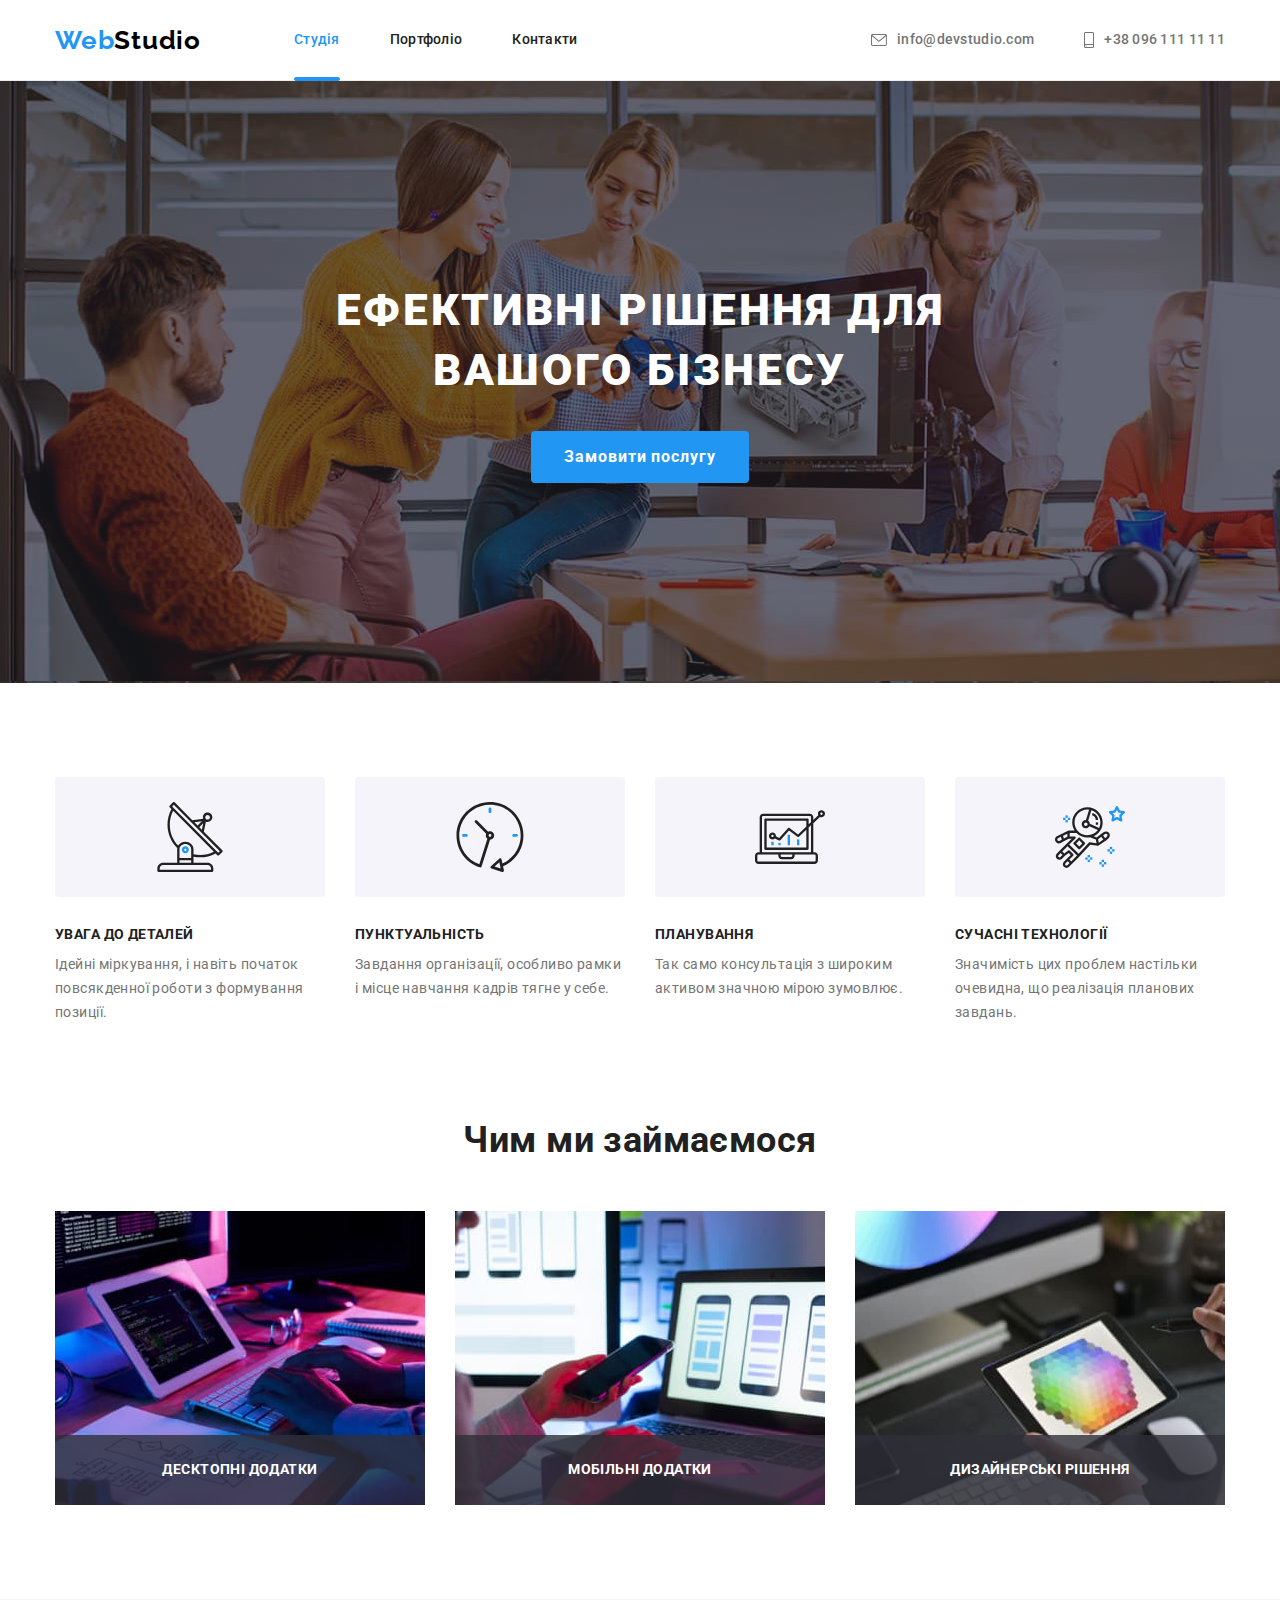
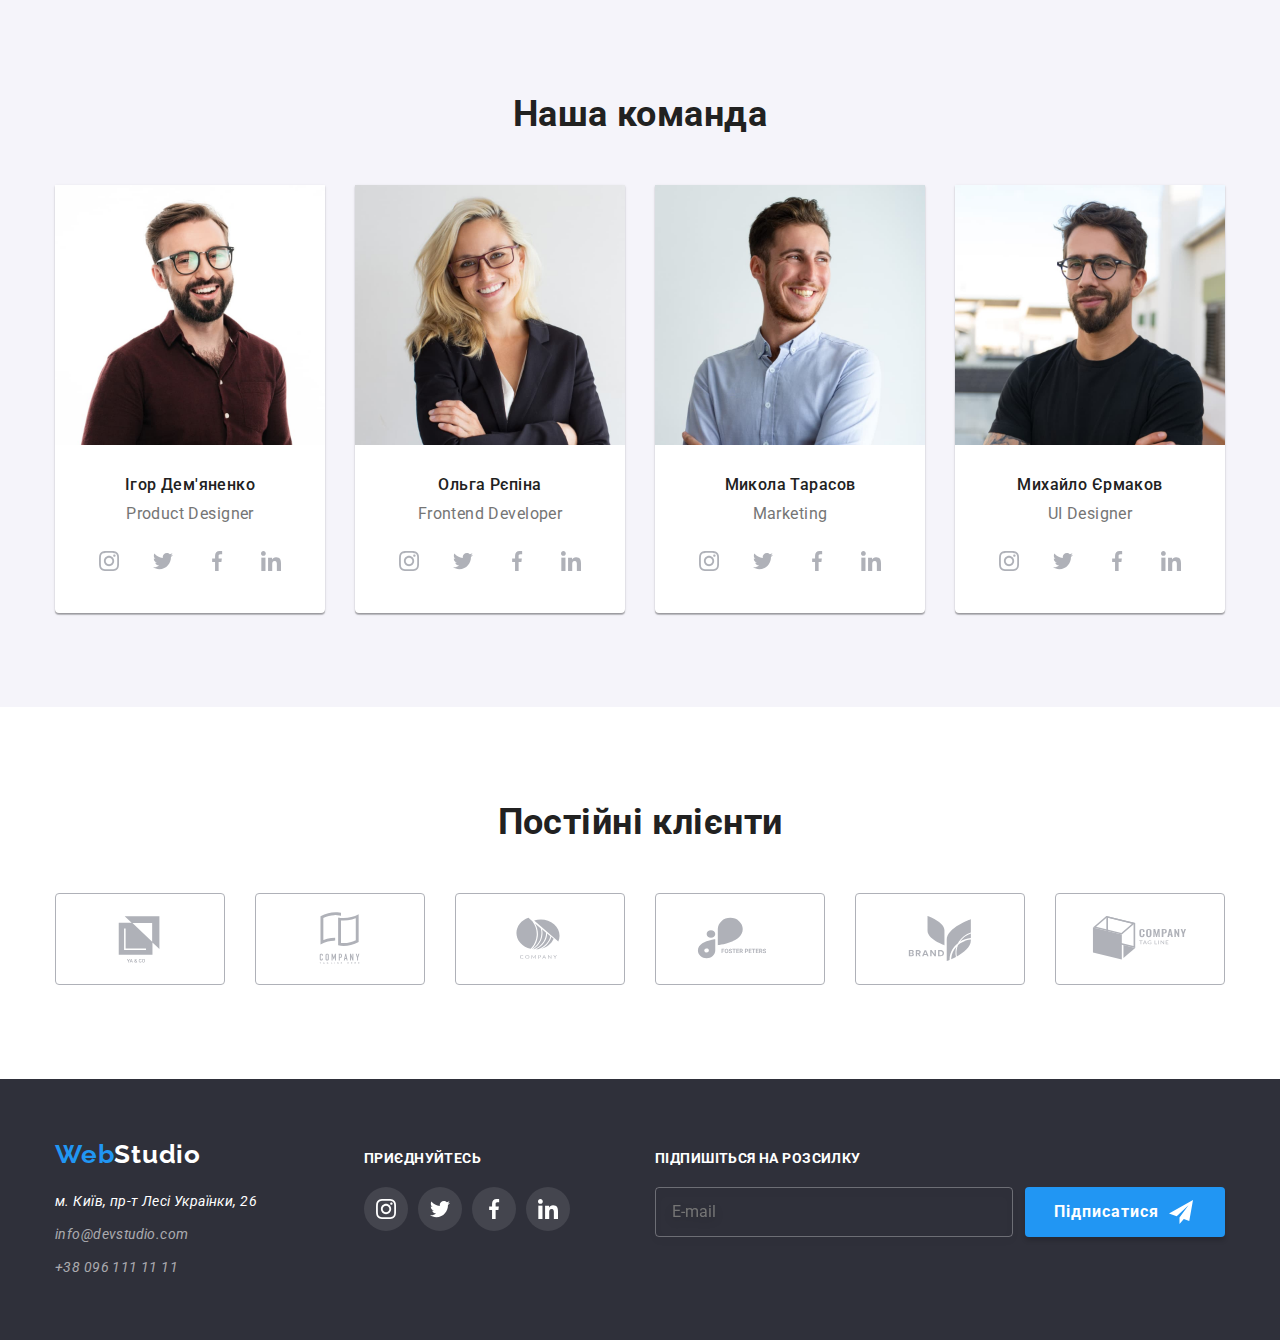
==== commit b78b74c7: "fixed syntax errors" ====
--- a/index.html
+++ b/index.html
@@ -481,6 +481,7 @@
               </li>
             </ul>
           </div>
+          <!-- Form in Footer -->
           <form class="subscribe-form">
             <p class="subscribe-suptitle">Підпишіться на розсилку</p>
             <div class="subscribe-wrapper">
--- a/css/styles.css
+++ b/css/styles.css
@@ -595,7 +595,7 @@
   line-height: 1.25;
   color: #ffffff;
 }
-.subscribe-input::placeholder {
+.subscribe-input:placeholder {
   font-size: 16px;
   line-height: 1.25;
 
@@ -739,7 +739,7 @@
 
   transition: border-color var(--transition-dur-and-func);
 }
-.modal-form-comment::placeholder {
+.modal-form-comment:placeholder {
   font-size: 12px;
   line-height: 1.17;
   letter-spacing: 0.01em;
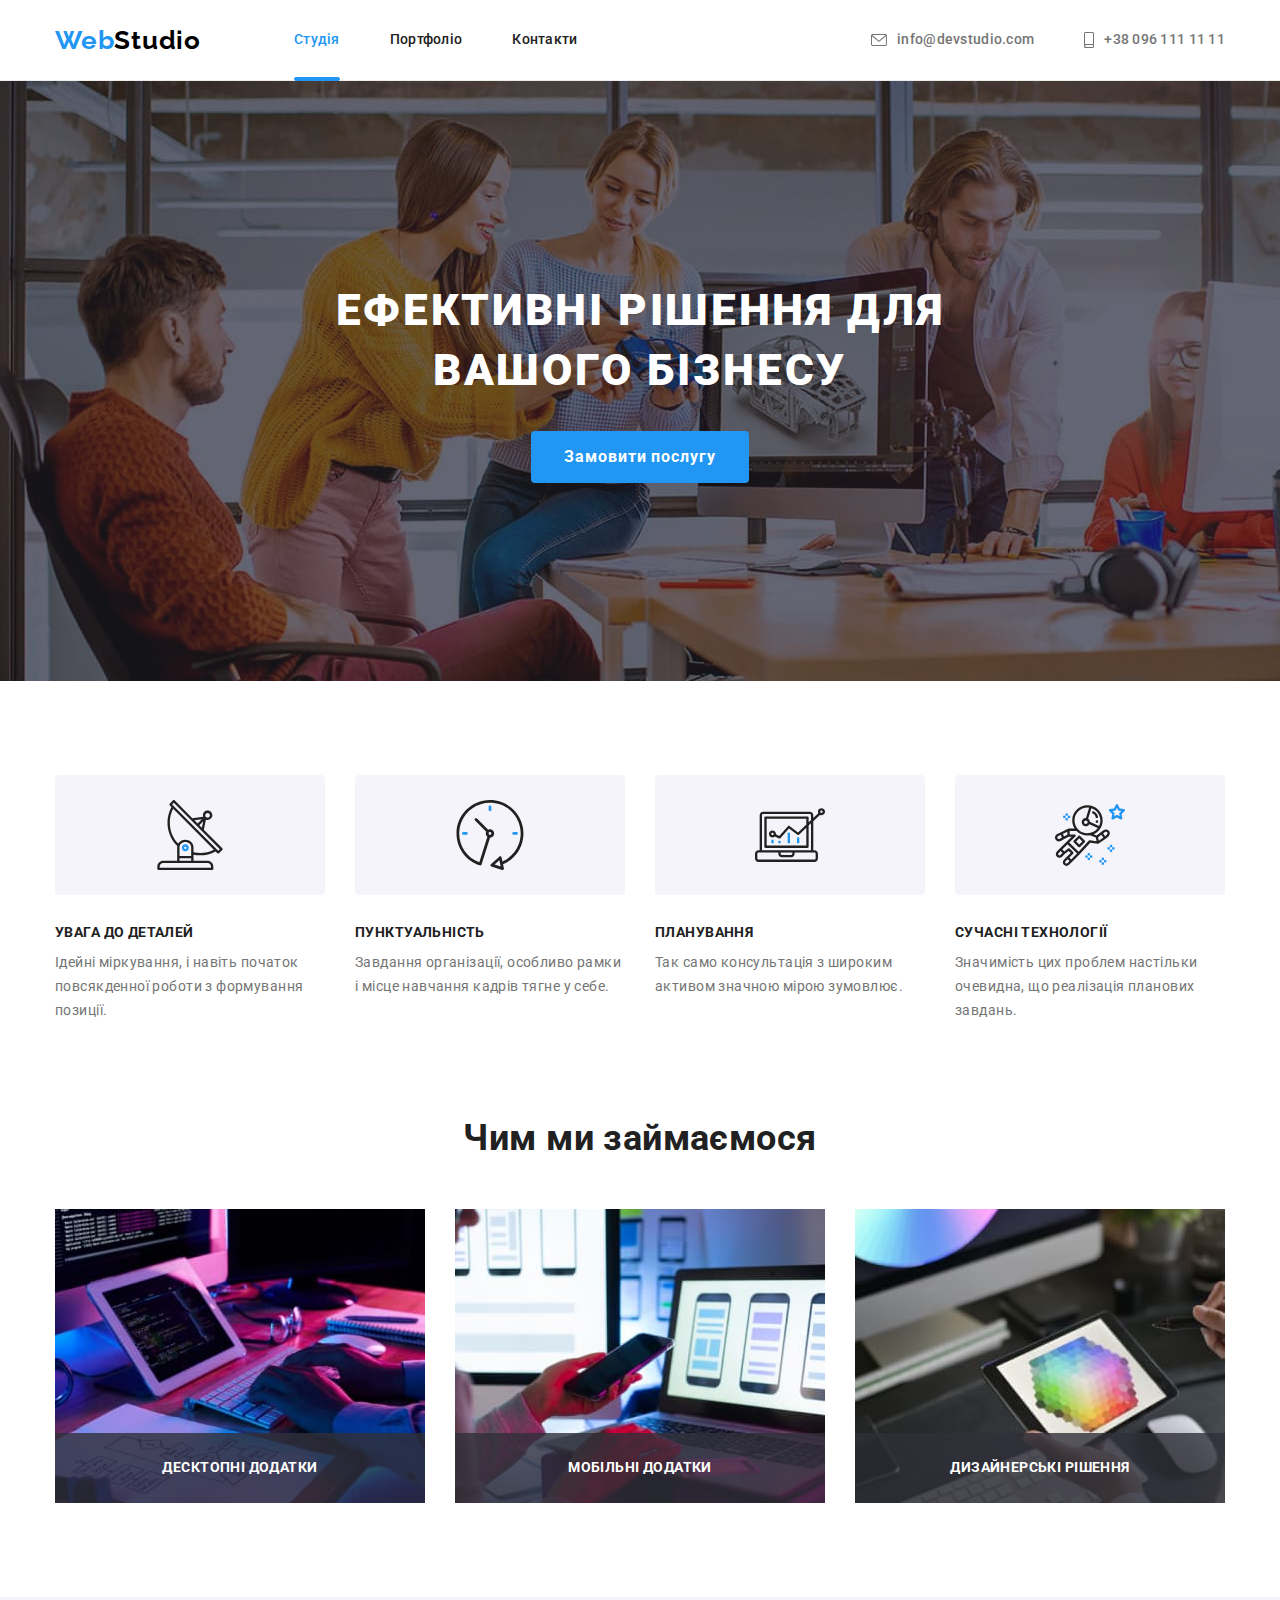
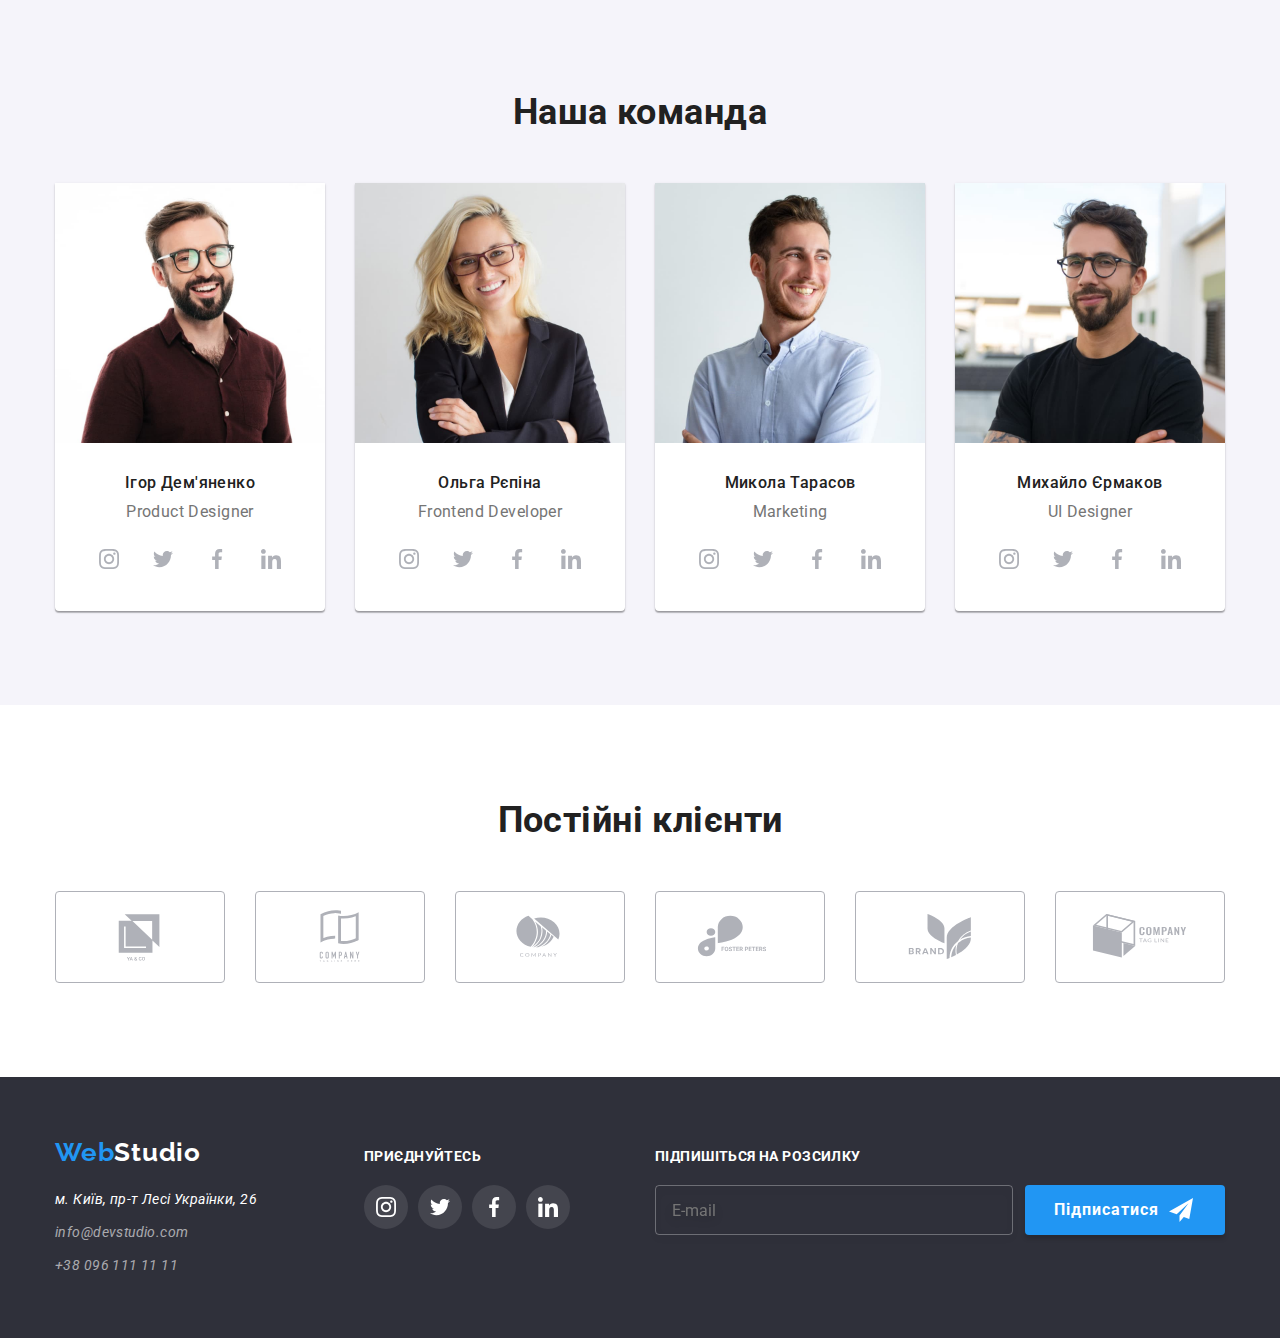
==== commit 4522ce5b: "add required for forms" ====
--- a/index.html
+++ b/index.html
@@ -491,6 +491,7 @@
                   name="user-email"
                   class="subscribe-input"
                   placeholder="E-mail"
+                  required
               /></label>
               <button type="submit" class="subscribe-btn">
                 <span class="subscribe-btn-text"> Підписатися</span>
@@ -521,7 +522,7 @@
           <label class="modal-form-label">
             Ім'я
             <div class="modal-form-input-thumb">
-              <input class="modal-form-input" type="text" name="user-name" />
+              <input class="modal-form-input" type="text" name="user-name" required/>
               <svg class="modal-form-input-icon" width="18" height="18">
                 <use href="./images/symbol-defs.svg#icon-form-person"></use>
               </svg>
@@ -534,6 +535,7 @@
                 class="modal-form-input"
                 type="tel"
                 name="user-phone-number"
+                required
               />
               <svg class="modal-form-input-icon" width="18" height="18">
                 <use href="./images/symbol-defs.svg#icon-form-phone"></use>
@@ -543,7 +545,7 @@
           <label class="modal-form-label">
             Пошта
             <div class="modal-form-input-thumb">
-              <input class="modal-form-input" type="email" name="user-email" />
+              <input class="modal-form-input" type="email" name="user-email" required/>
               <svg class="modal-form-input-icon" width="18" height="18">
                 <use href="./images/symbol-defs.svg#icon-form-email"></use>
               </svg>
@@ -562,6 +564,7 @@
               class="modal-form-checkbox-input"
               type="checkbox"
               name="user-policy"
+              required
             />
             <div class="modal-form-checkbox-custom">
               <svg
--- a/css/styles.css
+++ b/css/styles.css
@@ -180,6 +180,8 @@
   text-align: center;
   padding: 200px 0;
   max-width: 1600px;
+  height: 600px;
+  margin: 0 auto;
 }
 .hero-title {
   display: block;
@@ -761,8 +763,8 @@
   display: flex;
   align-items: center;
   justify-content: center;
-  width: 425px;
-  height: 24px;
+  /* width: 425px;
+  height: 24px; */
   margin-bottom: 30px;
 }
 .policy-link {
@@ -820,6 +822,7 @@
   box-shadow: 0px 4px 4px rgba(0, 0, 0, 0.15);
   border-color: transparent;
   border-radius: 4px;
+  cursor: pointer;
 
   font-weight: 700;
   font-size: 16px;
